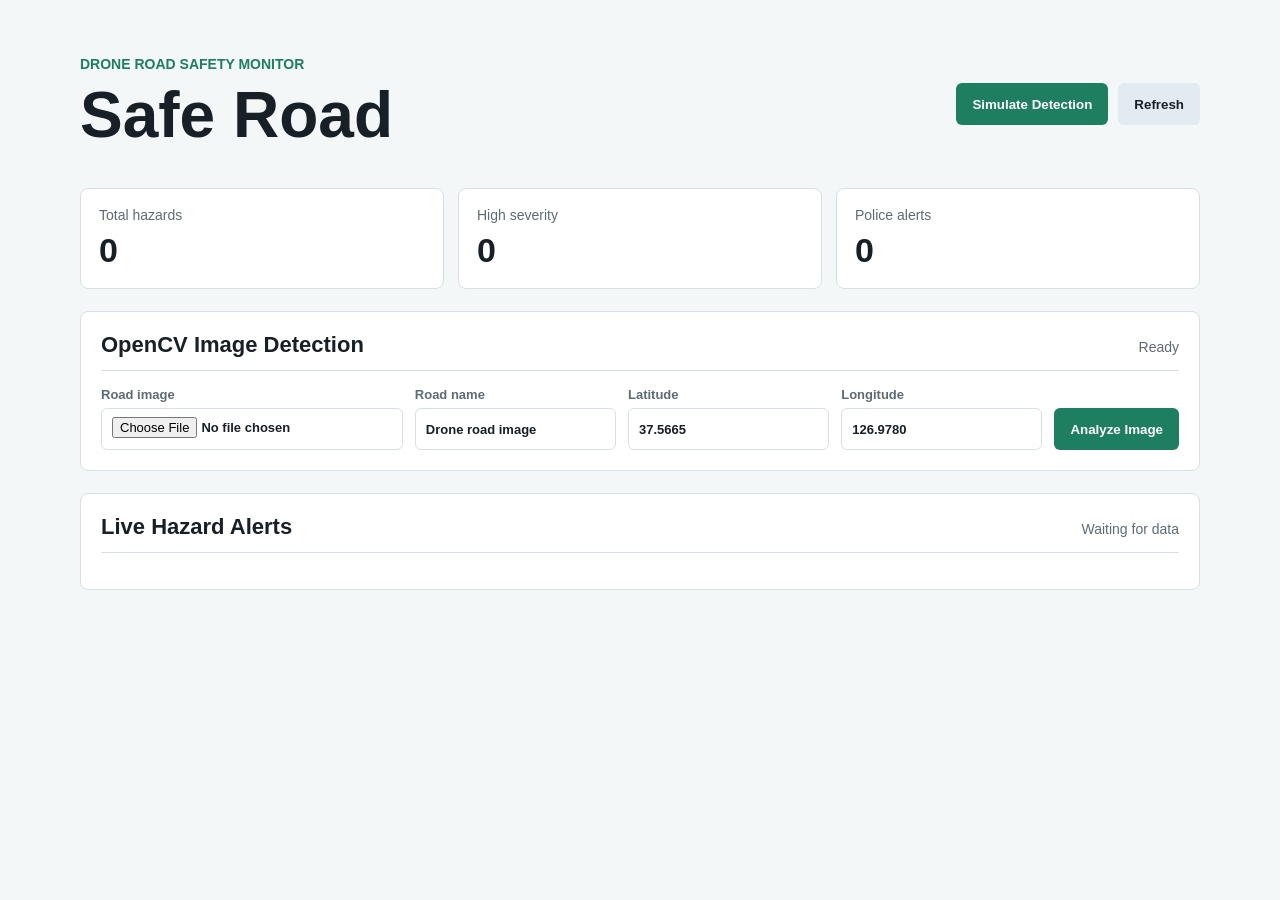
==== static/index.html @ de9f70c9 "Initial Safe Road project" ====
<!doctype html>
<html lang="en">
  <head>
    <meta charset="utf-8" />
    <meta name="viewport" content="width=device-width, initial-scale=1" />
    <title>Safe Road Dashboard</title>
    <link rel="stylesheet" href="/static/style.css" />
  </head>
  <body>
    <main class="shell">
      <section class="topbar">
        <div>
          <p class="eyebrow">Drone road safety monitor</p>
          <h1>Safe Road</h1>
        </div>
        <div class="actions">
          <button id="simulateBtn" type="button">Simulate Detection</button>
          <button id="refreshBtn" type="button" class="secondary">Refresh</button>
        </div>
      </section>

      <section class="status-grid" aria-label="System status">
        <article>
          <span>Total hazards</span>
          <strong id="totalCount">0</strong>
        </article>
        <article>
          <span>High severity</span>
          <strong id="highCount">0</strong>
        </article>
        <article>
          <span>Police alerts</span>
          <strong id="policeCount">0</strong>
        </article>
      </section>

      <section class="panel vision-panel">
        <div class="panel-heading">
          <h2>OpenCV Image Detection</h2>
          <p id="visionStatus">Ready</p>
        </div>
        <form id="visionForm" class="vision-form">
          <label>
            Road image
            <input id="imageInput" name="image" type="file" accept="image/*" required />
          </label>
          <label>
            Road name
            <input name="road" type="text" value="Drone road image" />
          </label>
          <label>
            Latitude
            <input name="latitude" type="number" step="0.000001" value="37.5665" />
          </label>
          <label>
            Longitude
            <input name="longitude" type="number" step="0.000001" value="126.9780" />
          </label>
          <button type="submit">Analyze Image</button>
        </form>
      </section>

      <section class="panel">
        <div class="panel-heading">
          <h2>Live Hazard Alerts</h2>
          <p id="lastUpdated">Waiting for data</p>
        </div>
        <div id="events" class="events"></div>
      </section>
    </main>

    <script src="/static/app.js"></script>
  </body>
</html>
---- static/style.css ----
:root {
  color-scheme: light;
  --bg: #f4f7f8;
  --ink: #172026;
  --muted: #5d6b73;
  --line: #d7e0e4;
  --panel: #ffffff;
  --green: #1d7f5f;
  --red: #b73535;
  --amber: #a66a12;
}

* {
  box-sizing: border-box;
}

body {
  margin: 0;
  min-height: 100vh;
  background: var(--bg);
  color: var(--ink);
  font-family: Arial, Helvetica, sans-serif;
}

.shell {
  width: min(1120px, calc(100% - 32px));
  margin: 0 auto;
  padding: 32px 0;
}

.topbar {
  display: flex;
  align-items: center;
  justify-content: space-between;
  gap: 20px;
  padding: 24px 0;
}

.eyebrow {
  margin: 0 0 6px;
  color: var(--green);
  font-size: 14px;
  font-weight: 700;
  text-transform: uppercase;
}

h1,
h2,
p {
  margin-top: 0;
}

h1 {
  margin-bottom: 0;
  font-size: clamp(36px, 6vw, 64px);
  letter-spacing: 0;
}

.actions {
  display: flex;
  flex-wrap: wrap;
  gap: 10px;
  justify-content: flex-end;
}

button {
  min-height: 42px;
  border: 0;
  border-radius: 6px;
  padding: 0 16px;
  background: var(--green);
  color: white;
  font-weight: 700;
  cursor: pointer;
}

button.secondary {
  background: #e2ebef;
  color: var(--ink);
}

.status-grid {
  display: grid;
  grid-template-columns: repeat(3, minmax(0, 1fr));
  gap: 14px;
  margin: 12px 0 22px;
}

.status-grid article,
.panel {
  background: var(--panel);
  border: 1px solid var(--line);
  border-radius: 8px;
}

.status-grid article {
  padding: 18px;
}

.status-grid span {
  display: block;
  color: var(--muted);
  font-size: 14px;
}

.status-grid strong {
  display: block;
  margin-top: 8px;
  font-size: 34px;
}

.panel {
  padding: 20px;
}

.vision-panel {
  margin-bottom: 22px;
}

.panel-heading {
  display: flex;
  align-items: baseline;
  justify-content: space-between;
  gap: 16px;
  border-bottom: 1px solid var(--line);
  padding-bottom: 12px;
}

.panel-heading h2 {
  margin-bottom: 0;
  font-size: 22px;
}

.panel-heading p {
  margin-bottom: 0;
  color: var(--muted);
  font-size: 14px;
}

.events {
  display: grid;
  gap: 12px;
  padding-top: 16px;
}

.event {
  display: grid;
  grid-template-columns: 1fr auto;
  gap: 14px;
  padding: 16px;
  border: 1px solid var(--line);
  border-left: 5px solid var(--amber);
  border-radius: 8px;
  background: #fbfdfe;
}

.event.high {
  border-left-color: var(--red);
}

.event.medium {
  border-left-color: var(--amber);
}

.event h3 {
  margin: 0 0 6px;
  font-size: 18px;
}

.event p {
  margin-bottom: 8px;
  color: var(--muted);
  line-height: 1.45;
}

.detail {
  color: #30434d;
  font-size: 13px;
  font-weight: 700;
}

.vision-form {
  display: grid;
  grid-template-columns: 1.5fr 1fr 1fr 1fr auto;
  gap: 12px;
  align-items: end;
  padding-top: 16px;
}

.vision-form label {
  display: grid;
  gap: 6px;
  color: var(--muted);
  font-size: 13px;
  font-weight: 700;
}

.vision-form input {
  width: 100%;
  min-height: 42px;
  border: 1px solid var(--line);
  border-radius: 6px;
  padding: 8px 10px;
  color: var(--ink);
  font: inherit;
}

.meta,
.targets {
  display: flex;
  flex-wrap: wrap;
  gap: 8px;
}

.targets {
  margin-top: 8px;
}

.badge {
  border-radius: 999px;
  background: #e8eff2;
  color: #273942;
  padding: 5px 9px;
  font-size: 12px;
  font-weight: 700;
}

.location {
  min-width: 180px;
  color: var(--muted);
  font-size: 13px;
  text-align: right;
}

.empty {
  padding: 28px 0;
  color: var(--muted);
  text-align: center;
}

@media (max-width: 720px) {
  .topbar,
  .panel-heading,
  .event {
    grid-template-columns: 1fr;
    display: grid;
  }

  .actions {
    justify-content: flex-start;
  }

  .status-grid {
    grid-template-columns: 1fr;
  }

  .vision-form {
    grid-template-columns: 1fr;
  }

  .location {
    text-align: left;
  }
}
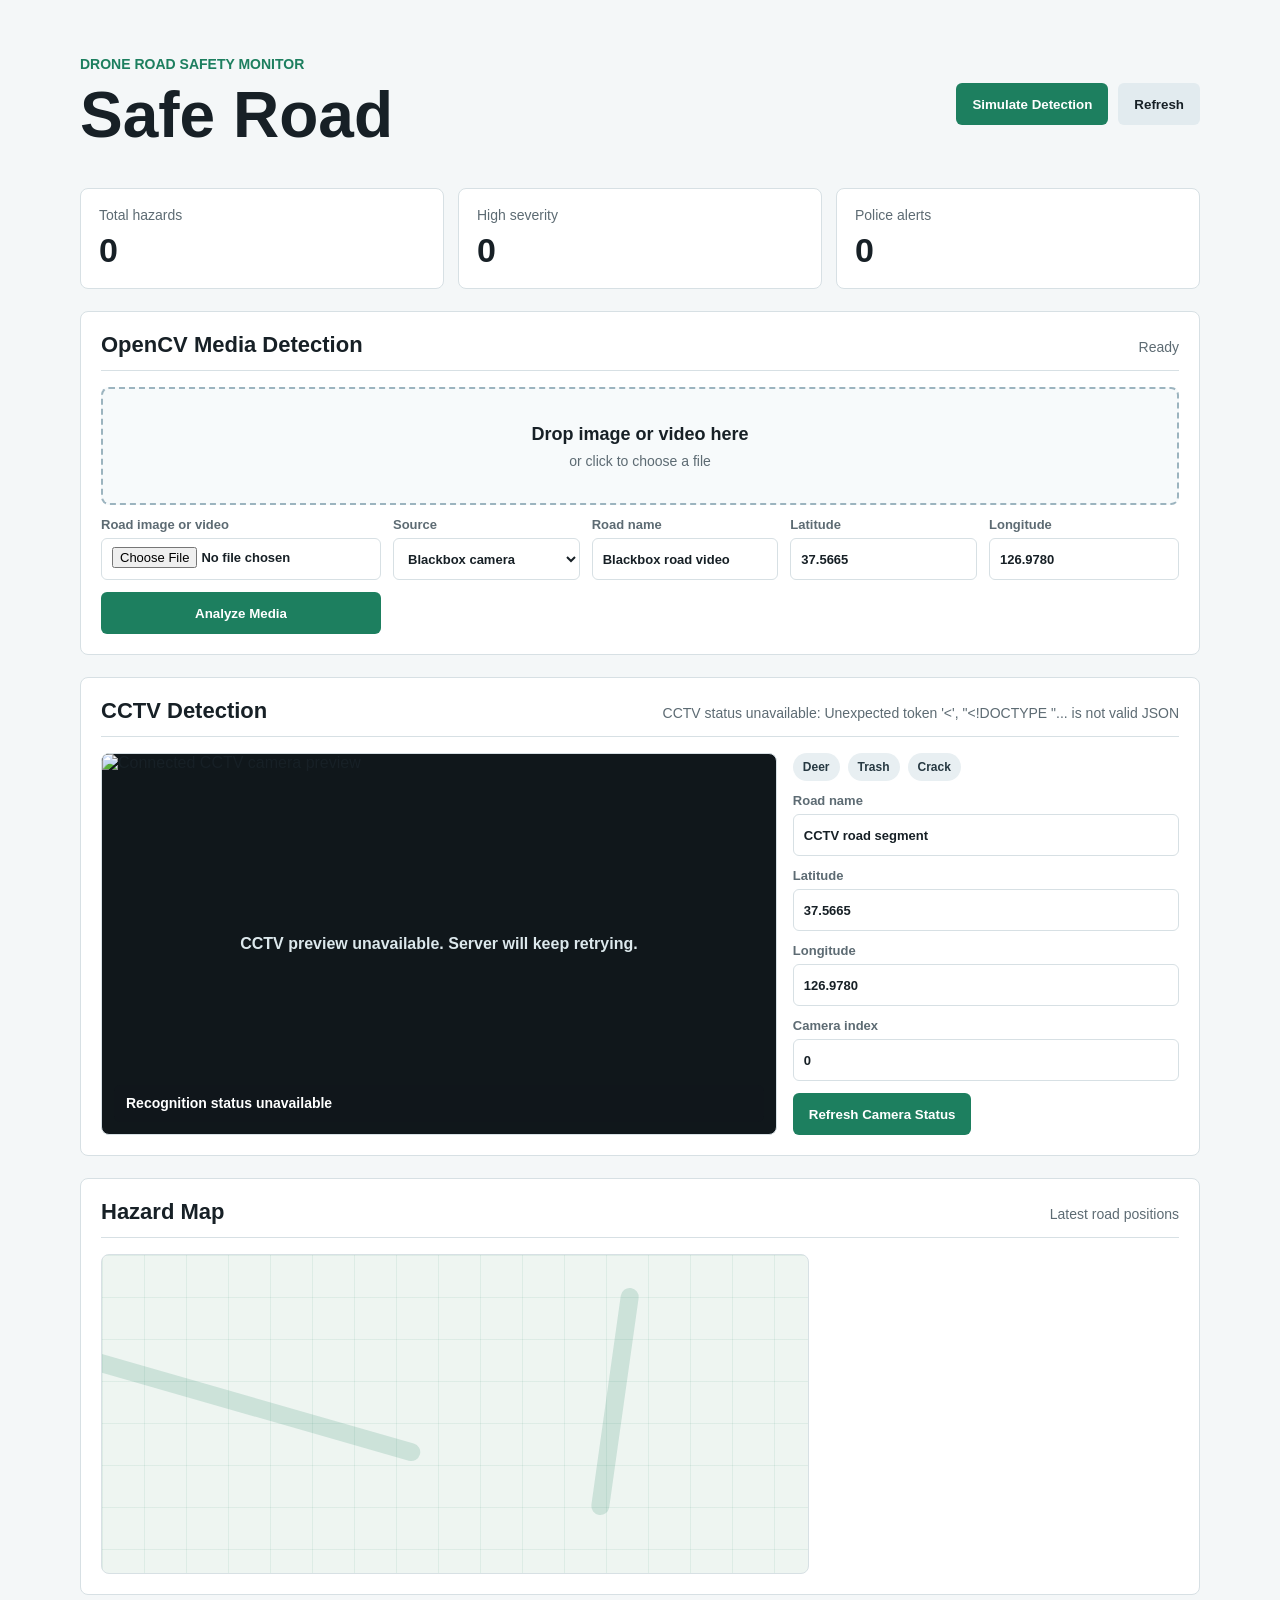
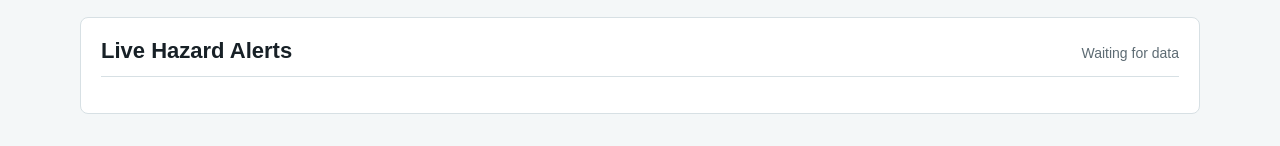
==== commit 36e11c17: "Add Safe Road media detection workflow" ====
--- a/static/index.html
+++ b/static/index.html
@@ -36,17 +36,29 @@
 
       <section class="panel vision-panel">
         <div class="panel-heading">
-          <h2>OpenCV Image Detection</h2>
+          <h2>OpenCV Media Detection</h2>
           <p id="visionStatus">Ready</p>
         </div>
         <form id="visionForm" class="vision-form">
+          <div id="dropZone" class="drop-zone" role="button" tabindex="0" aria-label="Drop or choose road media">
+            <strong>Drop image or video here</strong>
+            <span id="dropZoneText">or click to choose a file</span>
+          </div>
+          <label class="media-picker">
+            Road image or video
+            <input id="mediaInput" name="media" type="file" accept="image/*,video/*" required />
+          </label>
           <label>
-            Road image
-            <input id="imageInput" name="image" type="file" accept="image/*" required />
+            Source
+            <select id="sourceType" name="source_type">
+              <option value="blackbox" selected>Blackbox camera</option>
+              <option value="drone">Drone camera</option>
+              <option value="roadside">Roadside camera</option>
+            </select>
           </label>
           <label>
             Road name
-            <input name="road" type="text" value="Drone road image" />
+            <input name="road" type="text" value="Blackbox road video" />
           </label>
           <label>
             Latitude
@@ -56,8 +68,64 @@
             Longitude
             <input name="longitude" type="number" step="0.000001" value="126.9780" />
           </label>
-          <button type="submit">Analyze Image</button>
+          <button type="submit">Analyze Media</button>
         </form>
+      </section>
+
+      <section class="panel webcam-panel">
+        <div class="panel-heading">
+          <h2>CCTV Detection</h2>
+          <p id="webcamStatus">Camera idle</p>
+        </div>
+        <div class="webcam-layout">
+          <div class="webcam-preview">
+            <img id="webcamPreview" alt="Connected CCTV camera preview" />
+            <video id="webcamVideo" autoplay muted playsinline hidden></video>
+            <canvas id="webcamCanvas" hidden></canvas>
+            <p id="webcamPlaceholder">Loading connected webcam preview...</p>
+            <div id="webcamRecognition" class="webcam-recognition" aria-live="polite">Waiting for CCTV recognition...</div>
+          </div>
+          <form id="webcamForm" class="webcam-form">
+            <div class="cctv-targets" aria-label="CCTV recognition targets">
+              <span>Deer</span>
+              <span>Trash</span>
+              <span>Crack</span>
+            </div>
+            <label>
+              Road name
+              <input id="webcamRoad" name="road" type="text" value="CCTV road segment" />
+            </label>
+            <label>
+              Latitude
+              <input id="webcamLatitude" name="latitude" type="number" step="0.000001" value="37.5665" />
+            </label>
+            <label>
+              Longitude
+              <input id="webcamLongitude" name="longitude" type="number" step="0.000001" value="126.9780" />
+            </label>
+            <label>
+              Camera index
+              <input id="webcamCameraIndex" name="camera_index" type="number" min="0" step="1" value="0" />
+            </label>
+            <div class="webcam-actions">
+              <button id="startWebcamBtn" type="button">Refresh Camera Status</button>
+              <button id="captureWebcamBtn" type="button" class="secondary" hidden>Analyze Frame</button>
+              <button id="serverWebcamBtn" type="button" class="secondary" hidden>Analyze Connected Camera</button>
+              <button id="stopWebcamBtn" type="button" class="secondary" hidden>Stop</button>
+            </div>
+          </form>
+        </div>
+      </section>
+
+      <section class="panel map-panel">
+        <div class="panel-heading">
+          <h2>Hazard Map</h2>
+          <p>Latest road positions</p>
+        </div>
+        <div class="map-layout">
+          <div id="mapCanvas" class="map-canvas" aria-label="Hazard location map"></div>
+          <div id="mapList" class="map-list"></div>
+        </div>
       </section>
 
       <section class="panel">
--- a/static/style.css
+++ b/static/style.css
@@ -117,6 +117,14 @@
   margin-bottom: 22px;
 }
 
+.webcam-panel {
+  margin-bottom: 22px;
+}
+
+.map-panel {
+  margin-bottom: 22px;
+}
+
 .panel-heading {
   display: flex;
   align-items: baseline;
@@ -143,6 +151,117 @@
   padding-top: 16px;
 }
 
+.map-layout {
+  display: grid;
+  grid-template-columns: minmax(0, 1.6fr) minmax(220px, 0.8fr);
+  gap: 16px;
+  padding-top: 16px;
+}
+
+.map-canvas {
+  position: relative;
+  min-height: 320px;
+  overflow: hidden;
+  border: 1px solid var(--line);
+  border-radius: 8px;
+  background:
+    linear-gradient(90deg, rgba(29, 127, 95, 0.08) 1px, transparent 1px),
+    linear-gradient(rgba(29, 127, 95, 0.08) 1px, transparent 1px),
+    #eef5f1;
+  background-size: 42px 42px;
+}
+
+.map-canvas::before,
+.map-canvas::after {
+  position: absolute;
+  content: "";
+  border-radius: 999px;
+  background: rgba(29, 127, 95, 0.16);
+}
+
+.map-canvas::before {
+  width: 52%;
+  height: 18px;
+  left: -6%;
+  top: 44%;
+  transform: rotate(16deg);
+}
+
+.map-canvas::after {
+  width: 18px;
+  height: 72%;
+  right: 26%;
+  top: 10%;
+  transform: rotate(8deg);
+}
+
+.map-marker {
+  position: absolute;
+  z-index: 1;
+  display: grid;
+  width: 30px;
+  height: 30px;
+  place-items: center;
+  transform: translate(-50%, -50%);
+  border: 3px solid #ffffff;
+  border-radius: 999px;
+  background: var(--amber);
+  color: white;
+  font-size: 12px;
+  font-weight: 800;
+  text-decoration: none;
+  box-shadow: 0 8px 18px rgba(23, 32, 38, 0.2);
+}
+
+.map-marker.high {
+  background: var(--red);
+}
+
+.map-marker.medium {
+  background: var(--amber);
+}
+
+.map-list {
+  display: grid;
+  align-content: start;
+  gap: 8px;
+  max-height: 320px;
+  overflow: auto;
+}
+
+.map-list-item {
+  display: grid;
+  grid-template-columns: 28px 1fr;
+  column-gap: 10px;
+  padding: 10px;
+  border: 1px solid var(--line);
+  border-radius: 8px;
+  color: inherit;
+  text-decoration: none;
+}
+
+.map-list-item span {
+  display: grid;
+  width: 28px;
+  height: 28px;
+  place-items: center;
+  border-radius: 999px;
+  background: #e8eff2;
+  font-size: 12px;
+  font-weight: 800;
+}
+
+.map-list-item strong,
+.map-list-item small {
+  min-width: 0;
+  overflow-wrap: anywhere;
+}
+
+.map-list-item small {
+  grid-column: 2;
+  color: var(--muted);
+}
+
 .event {
   display: grid;
   grid-template-columns: 1fr auto;
@@ -187,6 +306,44 @@
   padding-top: 16px;
 }
 
+.drop-zone {
+  display: grid;
+  grid-column: 1 / -1;
+  min-height: 118px;
+  place-items: center;
+  align-content: center;
+  gap: 8px;
+  border: 2px dashed #9cb4bf;
+  border-radius: 8px;
+  background: #f7fafb;
+  color: var(--ink);
+  cursor: pointer;
+  text-align: center;
+  transition:
+    background 160ms ease,
+    border-color 160ms ease,
+    box-shadow 160ms ease;
+}
+
+.drop-zone strong {
+  font-size: 18px;
+}
+
+.drop-zone span {
+  max-width: 100%;
+  color: var(--muted);
+  font-size: 14px;
+  overflow-wrap: anywhere;
+}
+
+.drop-zone.drag-over,
+.drop-zone:focus-visible {
+  border-color: var(--green);
+  background: #eef8f4;
+  box-shadow: 0 0 0 4px rgba(29, 127, 95, 0.14);
+  outline: 0;
+}
+
 .vision-form label {
   display: grid;
   gap: 6px;
@@ -195,14 +352,114 @@
   font-weight: 700;
 }
 
-.vision-form input {
+.vision-form input,
+.vision-form select {
   width: 100%;
   min-height: 42px;
   border: 1px solid var(--line);
   border-radius: 6px;
+  background: white;
   padding: 8px 10px;
   color: var(--ink);
   font: inherit;
+}
+
+.webcam-layout {
+  display: grid;
+  grid-template-columns: minmax(0, 1.4fr) minmax(280px, 0.8fr);
+  gap: 16px;
+  padding-top: 16px;
+}
+
+.webcam-preview {
+  position: relative;
+  display: grid;
+  min-height: 300px;
+  overflow: hidden;
+  place-items: center;
+  border: 1px solid var(--line);
+  border-radius: 8px;
+  background: #10171b;
+}
+
+.webcam-preview img,
+.webcam-preview video {
+  width: 100%;
+  height: 100%;
+  min-height: 300px;
+  object-fit: cover;
+}
+
+.webcam-preview p {
+  position: absolute;
+  inset: auto 20px;
+  margin: 0;
+  color: #dce8ec;
+  font-weight: 700;
+  text-align: center;
+}
+
+.webcam-recognition {
+  position: absolute;
+  left: 12px;
+  right: 12px;
+  bottom: 12px;
+  z-index: 2;
+  min-height: 36px;
+  border-radius: 6px;
+  background: rgba(16, 23, 27, 0.78);
+  color: #ffffff;
+  padding: 10px 12px;
+  font-size: 14px;
+  font-weight: 800;
+  line-height: 1.25;
+  overflow-wrap: anywhere;
+}
+
+.webcam-form {
+  display: grid;
+  align-content: start;
+  gap: 12px;
+}
+
+.cctv-targets {
+  display: flex;
+  flex-wrap: wrap;
+  gap: 8px;
+}
+
+.cctv-targets span {
+  border-radius: 999px;
+  background: #e8eff2;
+  color: #273942;
+  padding: 7px 10px;
+  font-size: 12px;
+  font-weight: 800;
+}
+
+.webcam-form label {
+  display: grid;
+  gap: 6px;
+  color: var(--muted);
+  font-size: 13px;
+  font-weight: 700;
+}
+
+.webcam-form input {
+  width: 100%;
+  min-height: 42px;
+  border: 1px solid var(--line);
+  border-radius: 6px;
+  background: white;
+  padding: 8px 10px;
+  color: var(--ink);
+  font: inherit;
+}
+
+.webcam-actions {
+  display: flex;
+  flex-wrap: wrap;
+  gap: 10px;
 }
 
 .meta,
@@ -232,6 +489,11 @@
   text-align: right;
 }
 
+.location a {
+  color: var(--green);
+  font-weight: 700;
+}
+
 .empty {
   padding: 28px 0;
   color: var(--muted);
@@ -258,6 +520,18 @@
     grid-template-columns: 1fr;
   }
 
+  .webcam-layout {
+    grid-template-columns: 1fr;
+  }
+
+  .map-layout {
+    grid-template-columns: 1fr;
+  }
+
+  .map-canvas {
+    min-height: 260px;
+  }
+
   .location {
     text-align: left;
   }
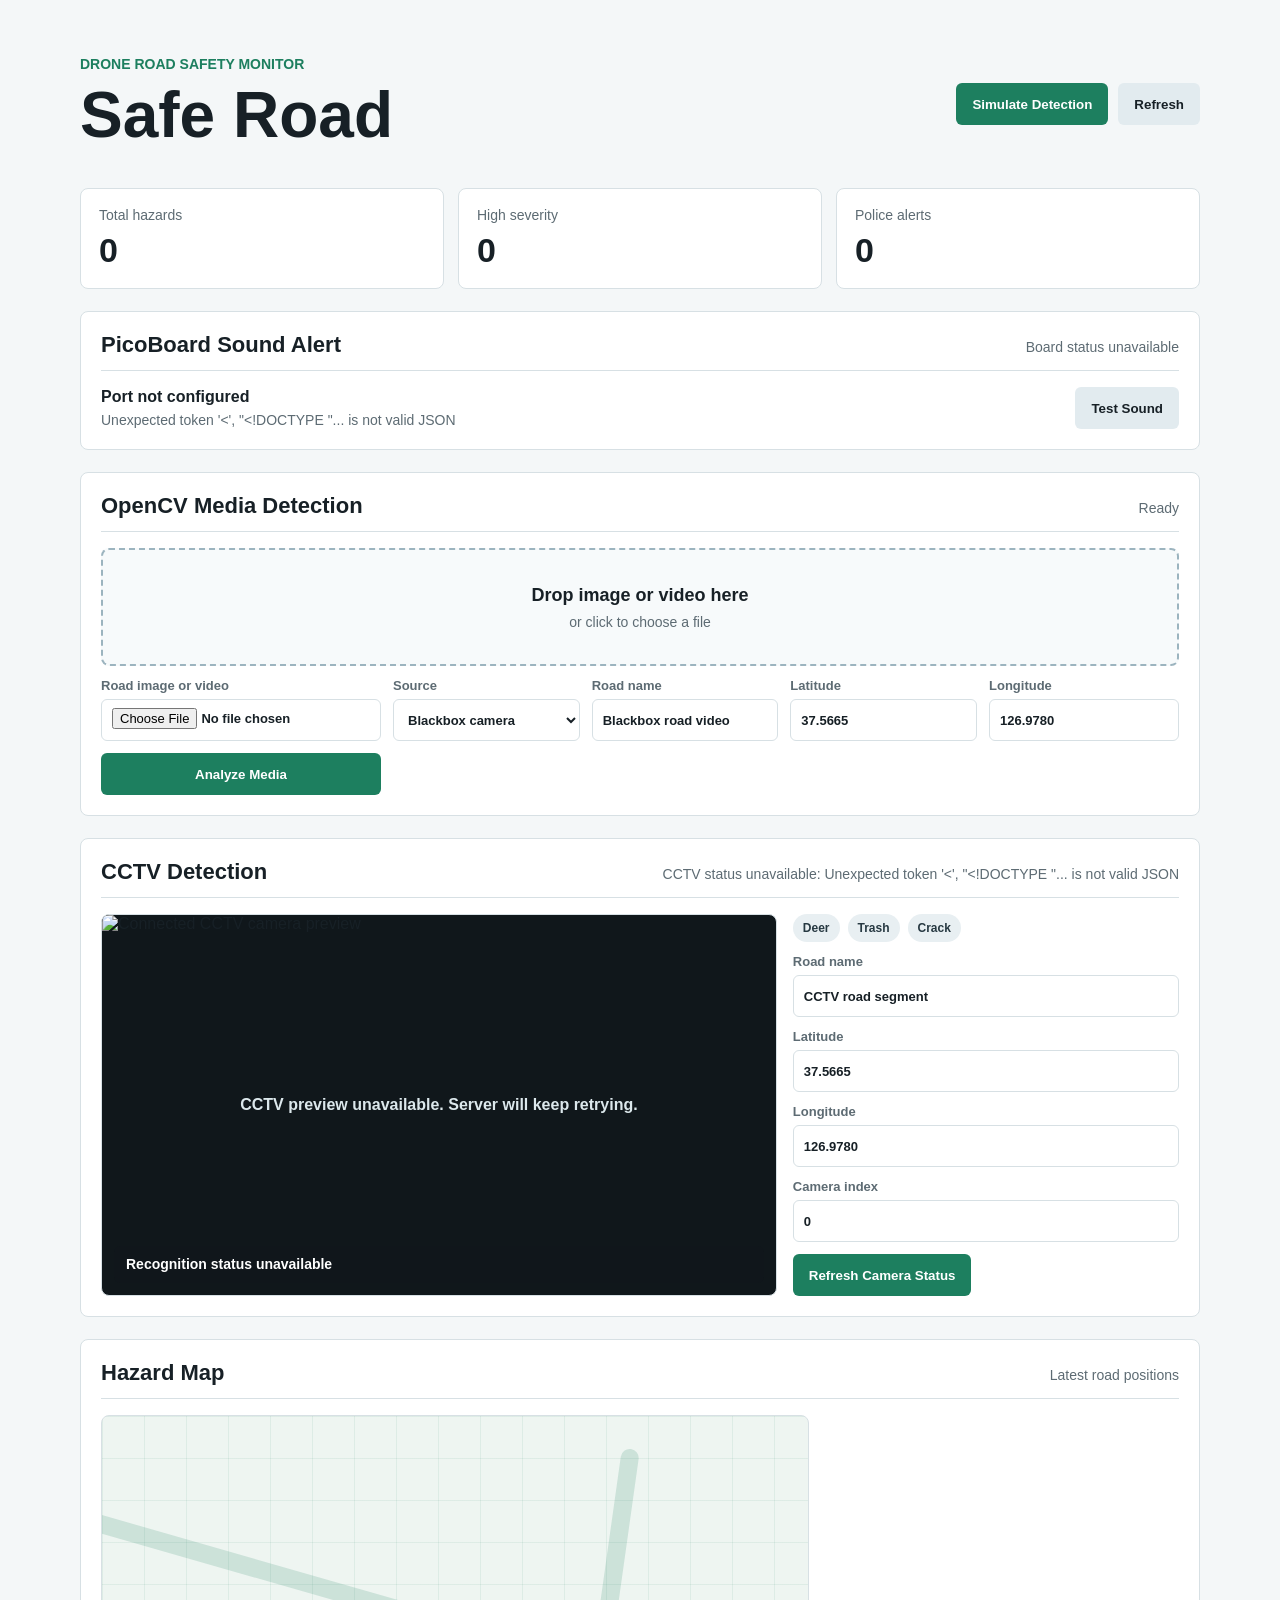
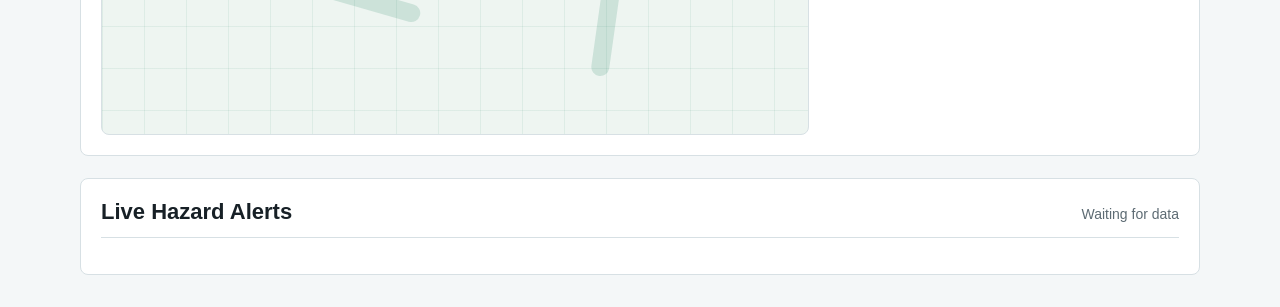
==== commit b9290019: "Add hazard models and PicoBoard alert demo" ====
--- a/static/index.html
+++ b/static/index.html
@@ -32,6 +32,20 @@
           <span>Police alerts</span>
           <strong id="policeCount">0</strong>
         </article>
+      </section>
+
+      <section class="panel picoboard-panel">
+        <div class="panel-heading">
+          <h2>PicoBoard Sound Alert</h2>
+          <p id="picoboardStatus">Checking board...</p>
+        </div>
+        <div class="picoboard-row">
+          <div>
+            <strong id="picoboardPort">Port not configured</strong>
+            <span id="picoboardDetail">Connect PicoBoard and set SAFE_ROAD_PICO_PORT.</span>
+          </div>
+          <button id="picoboardTestBtn" type="button" class="secondary">Test Sound</button>
+        </div>
       </section>
 
       <section class="panel vision-panel">
@@ -137,6 +151,6 @@
       </section>
     </main>
 
-    <script src="/static/app.js"></script>
+    <script src="/static/app.js?v=picoboard-demo"></script>
   </body>
 </html>
--- a/static/style.css
+++ b/static/style.css
@@ -115,6 +115,32 @@
 
 .vision-panel {
   margin-bottom: 22px;
+}
+
+.picoboard-panel {
+  margin-bottom: 22px;
+}
+
+.picoboard-row {
+  display: flex;
+  align-items: center;
+  justify-content: space-between;
+  gap: 16px;
+  padding-top: 16px;
+}
+
+.picoboard-row div {
+  display: grid;
+  gap: 6px;
+}
+
+.picoboard-row strong {
+  font-size: 16px;
+}
+
+.picoboard-row span {
+  color: var(--muted);
+  font-size: 14px;
 }
 
 .webcam-panel {
@@ -524,6 +550,11 @@
     grid-template-columns: 1fr;
   }
 
+  .picoboard-row {
+    align-items: stretch;
+    flex-direction: column;
+  }
+
   .map-layout {
     grid-template-columns: 1fr;
   }
